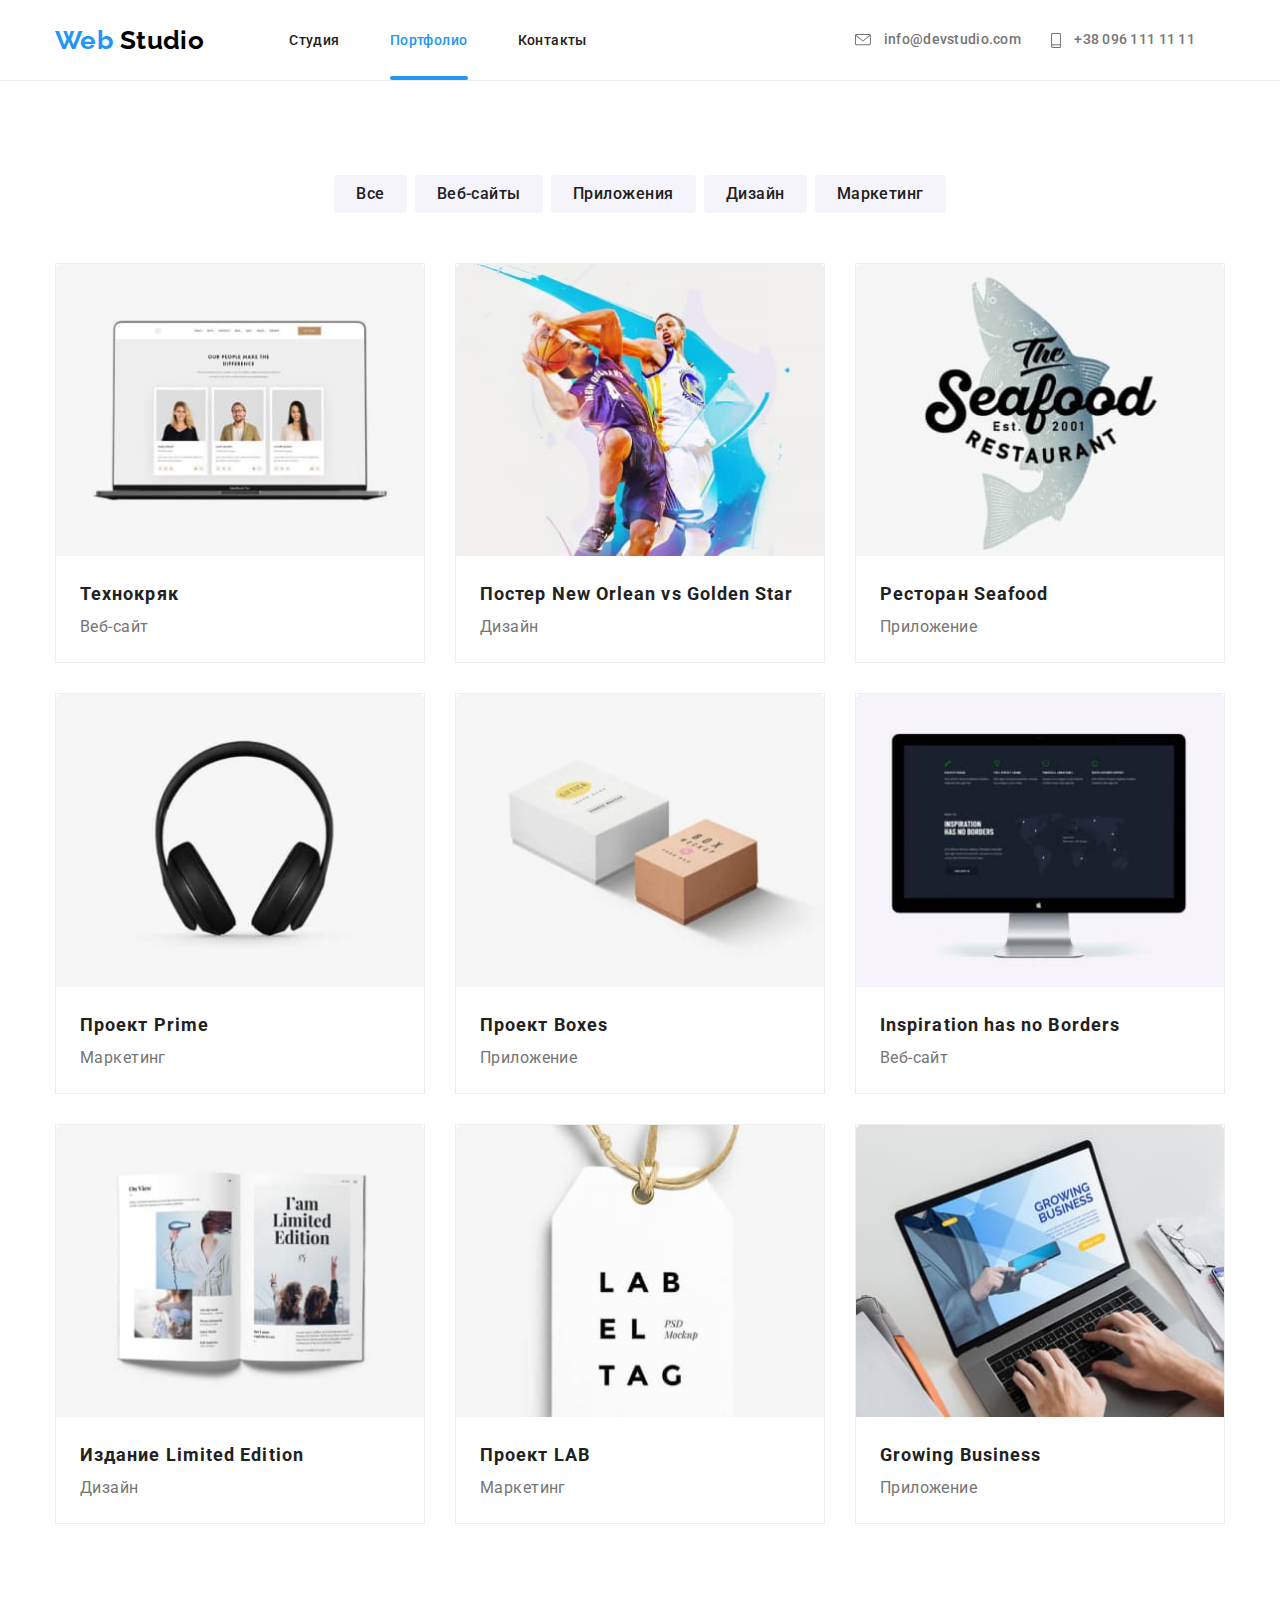
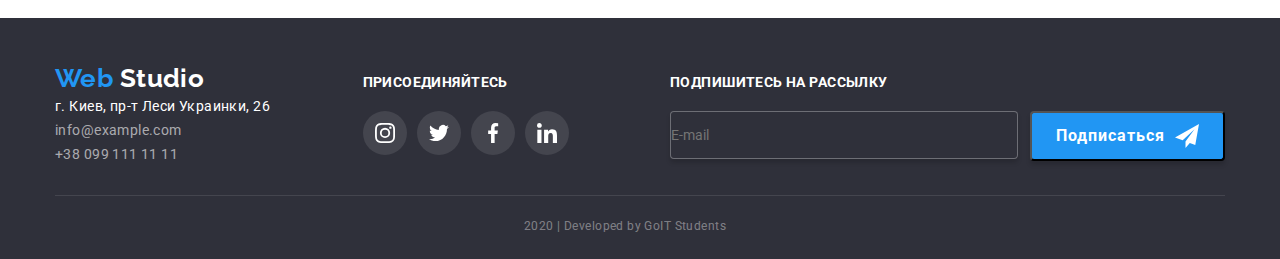
==== portfolio.html @ a218b90e "clone" ====
<!DOCTYPE html>
<html lang="ru">
  <head>
    <meta charset="UTF-8" />
    <meta name="viewport" content="width=device-width, initial-scale=1.0" />
    <title>Portfolio</title>
    <link
      rel="stylesheet"
      href="https://fonts.googleapis.com/css2?family=Raleway:wght@700&family=Roboto:wght@400;500;700;900&display=swap"
    />
    <link rel="stylesheet" href="./css/normalize.css" />
    <link rel="stylesheet" href="./css/styles.css" />
  </head>
  <body>
    <header class="site-header">
      <nav class="container site-header-content">
        <a class="logo top-icon" href="./index.html"
          >Web <span class="logo-header">Studio</span></a
        >
        <ul class="list site-nav">
          <li class="site-nav-item">
            <a href="./index.html" class="link">Студия</a>
          </li>
          <li class="site-nav-item">
            <a href="./portfolio.html" class="link current">Портфолио</a>
          </li>
          <li class="site-nav-item"><a href="" class="link">Контакты</a></li>
        </ul>
        <ul class="list contact-nav">
          <li class="site-nav-contact-item">
            <a class="link" href="mailto:info@devstudio.com">
              <svg class="icon-header" width="16" height="12">
                <use href="./img/sprite.svg#envelope"></use>
              </svg>
              info@devstudio.com</a
            >
          </li>
          <li class="site-nav-contact-item">
            <a class="link" href="tel:380961111111">
              <svg class="icon-header" width="10" height="15">
                <use href="./img/sprite.svg#phone"></use>
              </svg>
              +38 096 111 11 11</a
            >
          </li>
        </ul>
      </nav>
    </header>
    <main>
      <section class="projects">
        <div class="container">
          <div class="button-list">
            <button class="btn" type="button">Все</button>
            <button class="btn" type="button">Веб-сайты</button>
            <button class="btn" type="button">Приложения</button>
            <button class="btn" type="button">Дизайн</button>
            <button class="btn" type="button">Маркетинг</button>
          </div>
          <h1 class="projects-title">Проекты</h1>
          <ul class="projects-scroll">
            <li class="project-list">
              <a class="project-link" href="">
                <div class="picture">
                  <img src="./img/project1.jpg" alt="our people" />
                  <div class="overlay">
                    <p class="project-text">
                      Технокряк это современная площадка распространения
                      коронавируса. Компании используют эту платформу для
                      цифрового шпионажа и атак на защищённые сервера
                      конкурентов.
                    </p>
                  </div>
                </div>
                <div class="project-discription">
                  <h2 class="project-item">Технокряк</h2>
                  <p class="project-type">Веб-сайт</p>
                </div>
              </a>
            </li>
            <li class="project-list">
              <a class="project-link" href="">
                <div class="picture">
                  <img src="./img/project2.jpg" alt="basketball duel" />
                  <div class="overlay">
                    <p class="project-text">
                      Технокряк это современная площадка распространения
                      коронавируса. Компании используют эту платформу для
                      цифрового шпионажа и атак на защищённые сервера
                      конкурентов.
                    </p>
                  </div>
                </div>
                <div class="project-discription">
                  <h2 class="project-item">Постер New Orlean vs Golden Star</h2>
                  <p class="project-type">Дизайн</p>
                </div>
              </a>
            </li>
            <li class="project-list">
              <a class="project-link" href="">
                <div class="picture">
                  <img src="./img/project3.jpg" alt="restaurant logo" />
                  <div class="overlay">
                    <p class="project-text">
                      Технокряк это современная площадка распространения
                      коронавируса. Компании используют эту платформу для
                      цифрового шпионажа и атак на защищённые сервера
                      конкурентов.
                    </p>
                  </div>
                </div>
                <div class="project-discription">
                  <h2 class="project-item">Ресторан Seafood</h2>
                  <p class="project-type">Приложение</p>
                </div>
              </a>
            </li>
            <li class="project-list">
              <a class="project-link" href="">
                <div class="picture">
                  <img src="./img/project4.jpg" alt="headphones" />
                  <div class="overlay">
                    <p class="project-text">
                      Технокряк это современная площадка распространения
                      коронавируса. Компании используют эту платформу для
                      цифрового шпионажа и атак на защищённые сервера
                      конкурентов.
                    </p>
                  </div>
                </div>
                <div class="project-discription">
                  <h2 class="project-item">Проект Prime</h2>
                  <p class="project-type">Маркетинг</p>
                </div>
              </a>
            </li>
            <li class="project-list">
              <a class="project-link" href="">
                <div class="picture">
                  <img src="./img/project5.jpg" alt="two boxes" />
                  <div class="overlay">
                    <p class="project-text">
                      Технокряк это современная площадка распространения
                      коронавируса. Компании используют эту платформу для
                      цифрового шпионажа и атак на защищённые сервера
                      конкурентов.
                    </p>
                  </div>
                </div>
                <div class="project-discription">
                  <h2 class="project-item">Проект Boxes</h2>
                  <p class="project-type">Приложение</p>
                </div>
              </a>
            </li>
            <li class="project-list">
              <a class="project-link" href="">
                <div class="picture">
                  <img src="./img/project6.jpg" alt="monitor apple" />
                  <div class="overlay">
                    <p class="project-text">
                      Технокряк это современная площадка распространения
                      коронавируса. Компании используют эту платформу для
                      цифрового шпионажа и атак на защищённые сервера
                      конкурентов.
                    </p>
                  </div>
                </div>
                <div class="project-discription">
                  <h2 class="project-item">Inspiration has no Borders</h2>
                  <p class="project-type">Веб-сайт</p>
                </div>
              </a>
            </li>
            <li class="project-list">
              <a class="project-link" href="">
                <div class="picture">
                  <img src="./img/project7.jpg" alt="book" />
                  <div class="overlay">
                    <p class="project-text">
                      Технокряк это современная площадка распространения
                      коронавируса. Компании используют эту платформу для
                      цифрового шпионажа и атак на защищённые сервера
                      конкурентов.
                    </p>
                  </div>
                </div>
                <div class="project-discription">
                  <h2 class="project-item">Издание Limited Edition</h2>
                  <p class="project-type">Дизайн</p>
                </div>
              </a>
            </li>
            <li class="project-list">
              <a class="project-link" href="">
                <div class="picture">
                  <img src="./img/project8.jpg" alt="label" />
                  <div class="overlay">
                    <p class="project-text">
                      Технокряк это современная площадка распространения
                      коронавируса. Компании используют эту платформу для
                      цифрового шпионажа и атак на защищённые сервера
                      конкурентов.
                    </p>
                  </div>
                </div>
                <div class="project-discription">
                  <h2 class="project-item">Проект LAB</h2>
                  <p class="project-type">Маркетинг</p>
                </div>
              </a>
            </li>
            <li class="project-list">
              <a class="project-link" href="">
                <div class="picture">
                  <img src="./img/project9.jpg" alt="laptop" />
                  <div class="overlay">
                    <p class="project-text">
                      Технокряк это современная площадка распространения
                      коронавируса. Компании используют эту платформу для
                      цифрового шпионажа и атак на защищённые сервера
                      конкурентов.
                    </p>
                  </div>
                </div>
                <div class="project-discription">
                  <h2 class="project-item">Growing Business</h2>
                  <p class="project-type">Приложение</p>
                </div>
              </a>
            </li>
          </ul>
        </div>
      </section>
    </main>
    <footer>
      <div class="container">
        <div class="footer-container">
          <div class="address-container">
            <a class="logo" href="./index.html"
              >Web <span class="logo-footer">Studio</span></a
            >
            <address class="address-list">
              <p>г. Киев, пр-т Леси Украинки, 26</p>
              <a class="contacts" href="mailto:info@example.com"
                >info@example.com</a
              >
              <a class="contacts" href="tel:380991111111"> +38 099 111 11 11</a>
            </address>
          </div>
          <div class="subscribe">
            <p class="footer-item">присоединяйтесь</p>
            <ul class="social-link-footer">
              <li class="footer-social">
                <a class="social-anchor link-footer" href="">
                  <svg class="icon footer-icon">
                    <use href="./img/sprite.svg#instagram"></use>
                  </svg>
                </a>
              </li>
              <li class="footer-social">
                <a class="social-anchor link-footer" href="">
                  <svg class="icon footer-icon">
                    <use href="./img/sprite.svg#twitter"></use>
                  </svg>
                </a>
              </li>
              <li class="footer-social">
                <a class="social-anchor link-footer" href="">
                  <svg class="icon footer-icon">
                    <use href="./img/sprite.svg#facebook"></use>
                  </svg>
                </a>
              </li>
              <li class="footer-social">
                <a class="social-anchor link-footer" href="">
                  <svg class="icon footer-icon">
                    <use href="./img/sprite.svg#linkedin"></use>
                  </svg>
                </a>
              </li>
            </ul>
          </div>
          <div class="subscribe-form">
            <p class="footer-item">Подпишитесь на рассылку</p>
            <form>
              <input
                type="text"
                placeholder="E-mail"
                name="Email"
                id="Email-input"
              />
              <button class="button sub-btn" type="button">
                Подписаться
                <svg class="sub-icon">
                  <use href="./img/sprite.svg#telegram"></use>
                </svg>
              </button>
            </form>
          </div>
        </div>
        <div class="copyright-info">
          <div class="copyright">2020 | Developed by GoIT Students</div>
        </div>
      </div>
    </footer>
  </body>
</html>
---- css/styles.css ----
:root {
  --primary-text-color: #212121;
  --accent-color: #2196f3;
  --effect-color: #ffffff;
  --title-text-color: #757575;
  --timing-function: cubic-bezier(0.4, 0, 0.2, 1);
}
html {
  box-sizing: border-box;
}
* {
  margin: 0;
  padding: 0;
}
*,
*::before,
*::after {
  box-sizing: inherit;
}
body {
  font-family: Roboto, sans-serif;
  font-style: normal;
  font-weight: 400;
  font-size: 14px;
  line-height: 1.71;
  letter-spacing: 0.03em;
  color: var(--primary-text-color);
  /* background-color: #e5e5e5; */
}
a {
  text-decoration: none;
}
ul {
  list-style: none;
}
.container {
  padding-left: 15px;
  padding-right: 15px;
  margin-left: auto;
  margin-right: auto;
  width: 1200px;
}
/* logo */
.logo {
  font-family: Raleway, sans-serif;
  font-weight: 700;
  font-size: 26px;
  line-height: 1.19;
  color: var(--accent-color);
  align-items: center;
}
.logo-header {
  color: #000000;
}
.logo-footer {
  color: var(--effect-color);
}

/* header + navigation */
header {
  background-color: var(--effect-color);
  border-bottom: 1px solid #ececec;
}
.site-nav .link {
  color: var(--primary-text-color);
  font-weight: 500;
  transition: color 250ms var(--timing-function);
}
.site-nav .link.current {
  color: var(--accent-color);
}
.site-nav .link:hover,
.site-nav .link:focus {
  color: var(--accent-color);
}
.contact-nav .link {
  font-family: Roboto, sans-serif;
  font-style: normal;
  font-weight: 500;
  font-size: 14px;
  line-height: 1.14;
  letter-spacing: 0.02em;
  color: var(--title-text-color);
  fill: var(--title-text-color);
  transition: all 250ms var(--timing-function);
}
.contact-nav .link:hover,
.contact-nav .link:focus {
  color: var(--accent-color);
  fill: var(--accent-color);
}
/*  main header */

.header-title {
  font-family: Roboto, sans-serif;
  font-weight: 900;
  font-size: 44px;
  line-height: 1.36;
  text-align: center;
  letter-spacing: 0.06em;
  text-transform: uppercase;
  color: var(--effect-color);
}
.header {
  max-width: 1600px;
  /* height: 600px; что-то одно,или вертикальные паддинги или высота*/
  margin-left: auto;
  margin-right: auto;
  background-image: linear-gradient(
      to right,
      rgba(47, 48, 58, 0.8),
      rgba(47, 48, 58, 0.8)
    ),
    url(../img/Header.jpg);
  background-repeat: no-repeat;
  background-position: center;
  background-size: cover;
  background-color: #000000;
  color: var(--effect-color);
  padding-top: 200px;
  padding-bottom: 200px;
  align-items: center;
}
.button {
  font-family: Roboto, sans-serif;
  font-style: normal;
  font-weight: 700;
  font-size: 16px;
  line-height: 1.87;
  text-align: center;
  letter-spacing: 0.06em;
  background: var(--accent-color);
  color: var(--effect-color);
  box-shadow: 0px 4px 4px rgba(0, 0, 0, 0.15);
  border-radius: 4px;
  height: 50px;
  width: 200px;
  margin-left: auto;
  margin-right: auto;
  align-items: center;
}
.header .button {
  display: block;
}
.icon-header {
  margin-right: 10px;
  vertical-align: middle;
}
/* main section */
.header h1 {
  margin-top: 0;
  margin-bottom: 30px;
}
.description {
  padding-top: 94px;
}
.section-title {
  margin-top: 0;
  margin-bottom: 50px;
}
.section .title {
  margin-top: 30px;
  margin-bottom: 10px;
}

.site-nav,
.contact-nav,
.site-header-content {
  display: flex;
}
.site-header-content {
  align-items: center;
}
.site-nav-item:not(:first-child) {
  margin-left: 50px;
}
.site-nav-item {
  line-height: 80px;
}
.current {
  position: relative;
  display: block;
}
.current::after {
  content: "";
  position: absolute;
  left: 0;
  bottom: 0;
  display: block;
  width: 100%;
  height: 4px;
  border-radius: 2px;
  background-color: var(--accent-color);
}
.site-nav-contact-item {
  margin-right: 30px;
  transition: color 250ms var(--timing-function);
}
.top-icon {
  margin-right: 85px;
}
.list {
  list-style: none;
  margin: 0;
  padding: 0;
}
.contact-nav {
  margin-left: auto;
}
.section {
  padding-bottom: 94px;
}
.features,
.our-work,
.our-team,
.clients {
  display: flex;
}
.features-list:not(:first-child) {
  margin-left: 30px;
}
.features-list {
  width: 270px;
}
/* .features-list::before {
  content: "";
  height: 120px;
  display: block;
  background-size: 70px 70px;
  background-repeat: no-repeat;
  background-position: center;
  background-color: #f5f4fa;
  border-radius: 4px;
}
.icon-antenna::before {
  background-image: url(../img/antenna.svg);
}
.icon-clock::before {
  background-image: url(../img/clock.svg);
}
.icon-diagram::before {
  background-image: url(../img/diagram.svg);
}
.icon-astronaut::before {
  background-image: url(../img/astronaut.svg);
} */
.features-logo {
  display: flex;
  justify-content: center;
  align-items: center;
  background-color: #f5f4fa;
  height: 120px;
  border-radius: 4px;
}
.features-icon {
  width: 70px;
  height: 70px;
}
.works-list:not(:first-child) {
  margin-left: 30px;
}
.works-list {
  width: 370px;
}
.work-thumb {
  position: relative;
}
.our-team {
  text-align: center;
}
.team-member:not(:first-child) {
  margin-left: 30px;
}
.team-member {
  width: 270px;
}
.team-info {
  padding: 30px 32px 24px;
}
.clients-list:not(:first-child) {
  margin-left: 30px;
}
.company-list {
  width: 170px;
  height: 90px;
  border: 1px solid #afb1b8;
  box-sizing: border-box;
  border-radius: 4px;
  display: flex;
  justify-content: center;
  align-items: center;
}
.section-title {
  font-weight: 700;
  font-size: 36px;
  line-height: 1.17;
  text-align: center;
}
.icon {
  width: 20px;
  height: 20px;
}
.social-anchor {
  display: flex;
  align-items: center;
  justify-content: center;
  width: 44px;
  height: 44px;
  border-radius: 50%;
  fill: var(--effect-color);
}
.link-footer:hover,
.link-footer:focus {
  background-color: var(--accent-color);
}
.link-footer {
  background: rgba(255, 255, 255, 0.1);
  border-radius: 50%;
  transition: background-color 250ms var(--timing-function);
}
.social-list-item:not(:first-child) {
  margin-left: 10px;
}

.function {
  visibility: hidden;
  line-height: 0;
}
.features .title {
  font-weight: 700;
  font-size: 14px;
  line-height: 1.14;
  text-transform: uppercase;
}
.features-item {
  line-height: 1.71;
  color: var(--title-text-color);
}
.subtitle {
  font-weight: 700;
  font-size: 14px;
  line-height: 70px;
  text-transform: uppercase;
  background: rgba(47, 48, 58, 0.8);
  color: var(--effect-color);
  text-align: center;
  position: absolute;
  bottom: 0;
  right: 0;
  width: 100%;
}
.team-list {
  font-weight: 500;
  font-size: 16px;
  line-height: 1.19;
}
.team {
  background: #f5f4fa;
}
.team,
.our-clients {
  padding-top: 94px;
}
.profession {
  font-size: 16px;
  line-height: 1.19;
  color: var(--title-text-color);
  margin-bottom: 16px;
  margin-top: 10px;
}
.team-card {
  background-color: #ffffff;
  border-radius: 0px 0px 4px 4px;
  box-shadow: 0px 2px 1px rgba(0, 0, 0, 0.2), 0px 1px 1px rgba(0, 0, 0, 0.14),
    0px 1px 3px rgba(0, 0, 0, 0.12);
}
.social-link a:hover,
.social-link a:focus {
  background-color: var(--accent-color);
  fill: var(--effect-color);
  border-radius: 50%;
}
.social-link a {
  transition: all 250ms var(--timing-function);
  border-radius: 50%;
  fill: #afb1b8;
}
.clients a:hover,
.clients a:focus {
  border: 1px solid var(--accent-color);
  fill: var(--accent-color);
}
.clients a {
  fill: #afb1b8;
  transition: all 250ms var(--timing-function);
}
/* footer */
footer {
  background: #2f303a;
  color: var(--effect-color);
}
.copyright {
  font-size: 12px;
  line-height: 2;
  text-align: center;
  color: rgba(255, 255, 255, 0.4);
  width: 310px;
}
.copyright-info {
  display: flex;
  padding: 18px 415px 21px;
  align-items: center;
  border-top: 1px solid rgba(255, 255, 255, 0.1);
}
.footer-item {
  font-weight: 700;
  line-height: 1.14;
  text-transform: uppercase;
  margin-bottom: 20px;
  display: flex;
}
.contacts {
  color: rgba(255, 255, 255, 0.6);
  transition: color 250ms var(--timing-function);
}
.contacts:hover,
.contacts:focus {
  color: var(--accent-color);
}
address {
  font-style: normal;
}
.footer-container,
.social-link,
.social-link-footer {
  display: flex;
}
.footer-container {
  padding-top: 45px;
  padding-bottom: 28px;
  align-items: baseline;
  justify-content: space-between;
}
.address-container {
  width: calc((100% - 60px) / 4);
}
.address-list {
  flex-direction: column;
  display: flex;
}
.subscribe-form {
  width: calc((100% - 60px) / 2);
}
.subscribe {
  width: calc((100% - 60px) / 4);
}

.footer-social:not(:first-child) {
  margin-left: 10px;
}

/* portfolio */
/* buttons */
.btn {
  background: #f5f4fa;
  border-radius: 4px;
  font-family: Roboto;
  font-style: normal;
  font-weight: 500;
  font-size: 16px;
  line-height: 1.62;
  text-align: center;
  letter-spacing: 0.03em;
  color: var(--primary-text-color);
  height: 38px;
  padding: 6px 22px;
  border: 0px;
  transition: all 250ms var(--timing-function);
}
.btn:hover,
.btn:focus {
  background: var(--accent-color);
  color: var(--effect-color);
  box-shadow: 0px 2px 2px rgba(0, 0, 0, 0.12), 0px 1px 2px rgba(0, 0, 0, 0.08),
    0px 3px 1px rgba(0, 0, 0, 0.1);
}
/* projects */
.projects-title {
  visibility: hidden;
  line-height: 0;
  margin: 0;
}
.project-item {
  font-size: 18px;
  line-height: 2;
  letter-spacing: 0.06em;
  color: var(--primary-text-color);
}
.project-type {
  font-size: 16px;
  line-height: 1.87;
  color: var(--title-text-color);
}
.projects-scroll {
  display: flex;
  flex-wrap: wrap;
  padding-left: 0;
  margin: 0;
}
.project-list {
  width: calc((100% - 30px * 2) / 3);
  margin-right: 30px;
  border: 1px solid #eeeeee;
  transition: box-shadow 250ms var(--timing-function);
}
.project-list:hover,
.project-list:focus {
  box-shadow: 1px 4px 6px rgba(0, 0, 0, 0.16), 0px 4px 4px rgba(0, 0, 0, 0.06),
    0px 1px 1px rgba(0, 0, 0, 0.12);
}
.project-list:hover .overlay,
.project-list:focus .overlay {
  opacity: 1;
  background: rgba(33, 150, 243, 0.9);
  color: #ffffff;
  height: 100%;
  width: 100%;
  transform: translateY(0);
}
.picture {
  position: relative;
  overflow: hidden;
}
.project-text {
  padding: 63px 24px;
  font-size: 18px;
  line-height: 1.56;
  letter-spacing: 0.03em;
}
.overlay {
  position: absolute;
  opacity: 0;
  top: 0;
  left: 0;
  width: 100%;
  height: 100%;
  transform: translateY(100%);
  transition: transform 250ms var(--timing-function),
    opacity 250ms cubic-bezier(0.4, 0, 0.2, 1);
  background: rgba(33, 150, 243, 0.9);
  color: #ffffff;
}

.project-list:nth-child(3n) {
  margin-right: 0;
}
.project-list:nth-child(n + 4) {
  margin-top: 30px;
}
.projects {
  padding-top: 94px;
  padding-bottom: 94px;
}
.project-discription {
  padding: 20px 24px;
}
.button-list {
  display: flex;
  align-items: center;
  margin-bottom: 50px;
  justify-content: center;
}
.btn:not(:first-child) {
  margin-left: 8px;
}
img {
  display: block;
  max-width: 100%;
  height: auto;
}
.icon {
  width: 20px;
  height: 20px;
}
.social-list-item:not(:first-child) {
  margin-left: 10px;
}
.sub-icon {
  width: 24px;
  height: 24px;
  margin-left: 10px;
}
.sub-btn {
  margin-left: 12px;
  display: flex;
  justify-content: center;
  align-items: center;
}
input[type="text"] {
  width: 358px;
  height: 48px;
  border: 1px solid rgba(255, 255, 255, 0.3);
  box-shadow: 0px 4px 4px rgba(0, 0, 0, 0.15);
  border-radius: 4px;
  background: #2f303a;
}
form {
  display: flex;
}
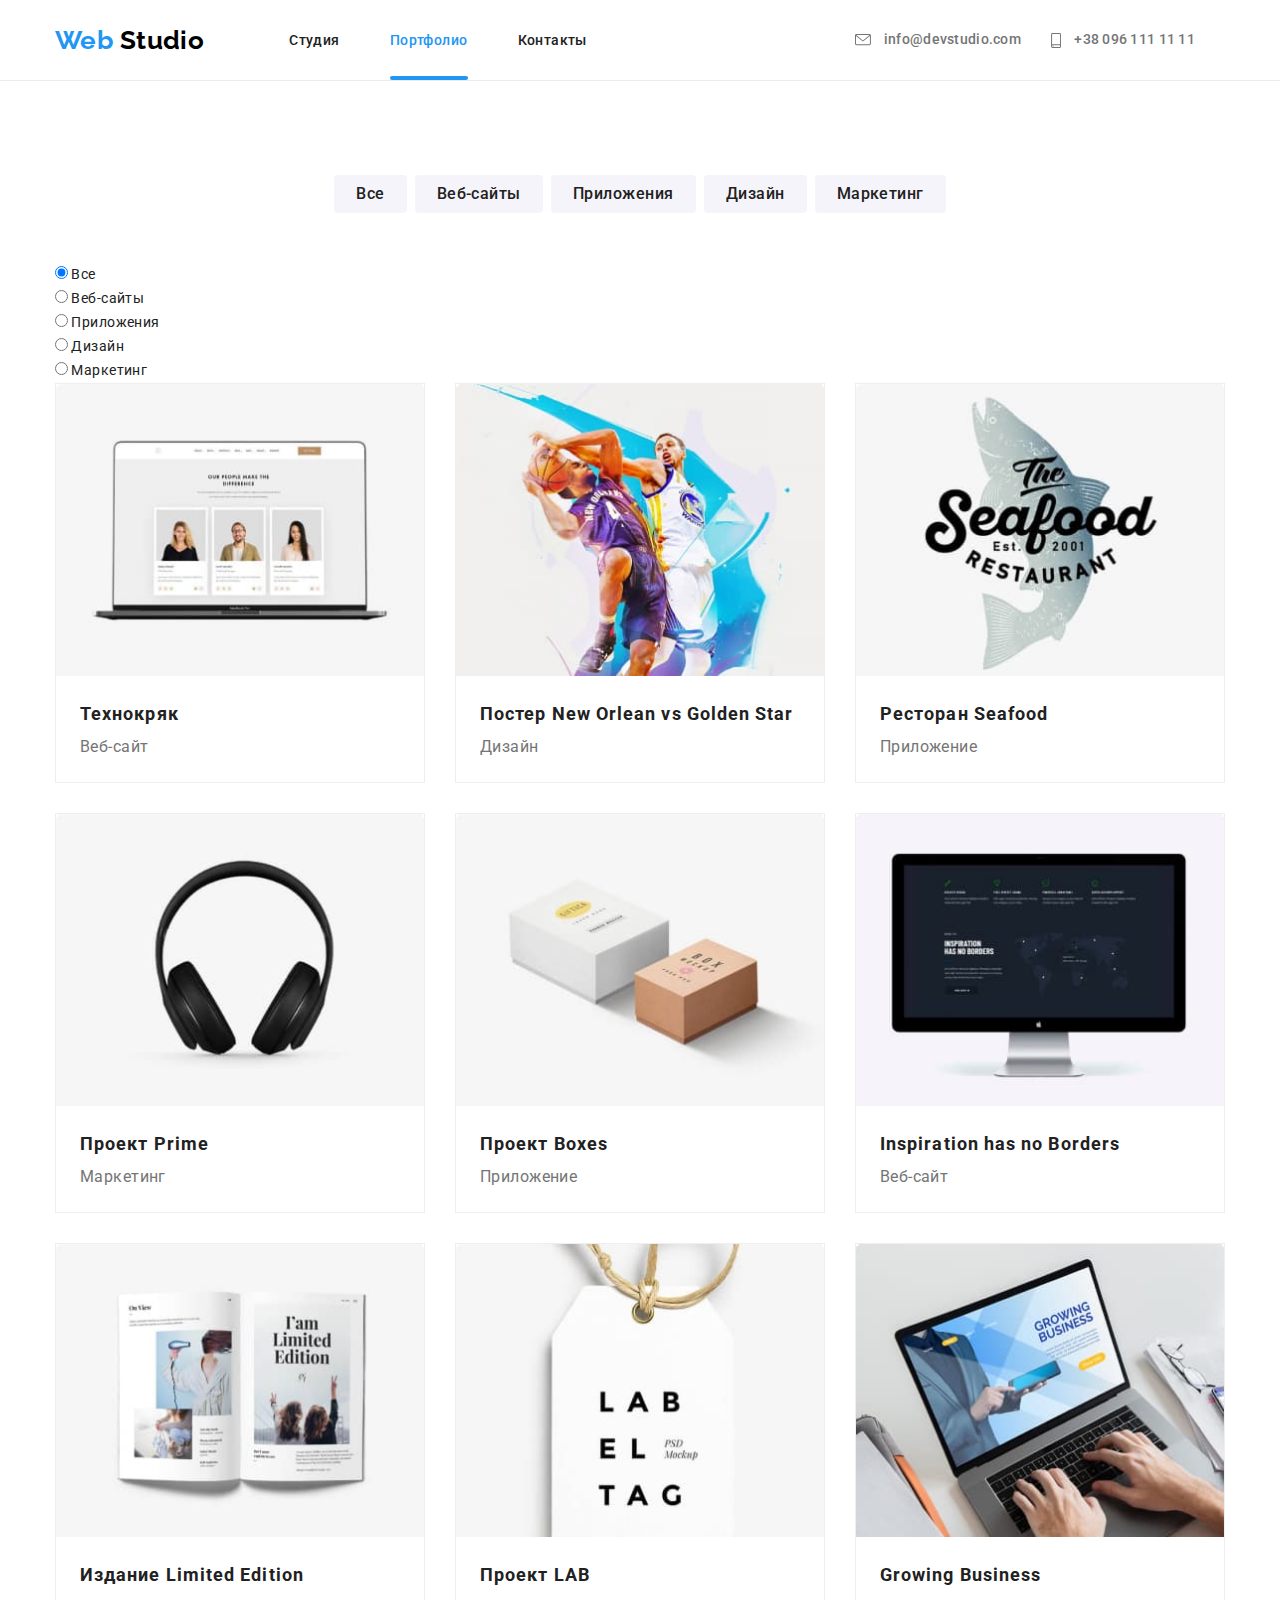
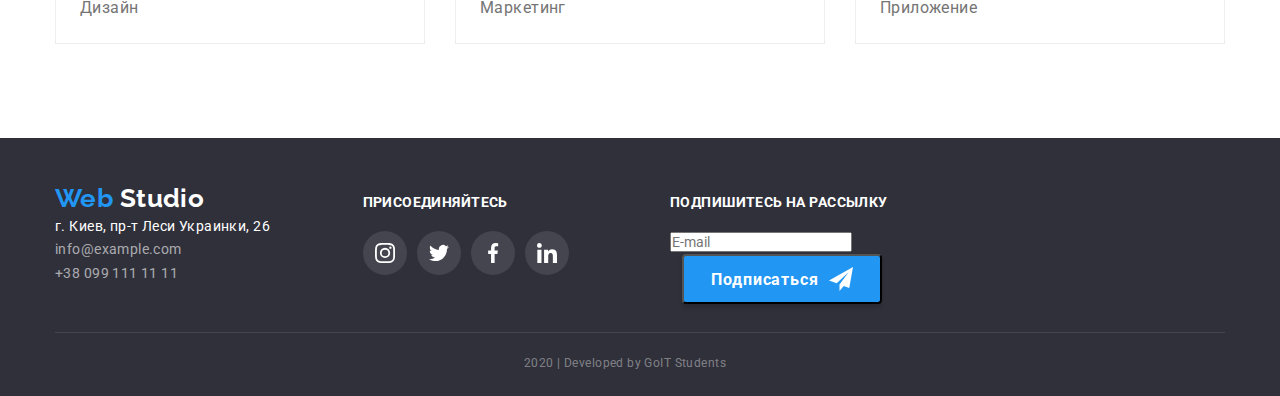
==== commit fe27c6e2: "form" ====
--- a/portfolio.html
+++ b/portfolio.html
@@ -56,6 +56,51 @@
             <button class="btn" type="button">Дизайн</button>
             <button class="btn" type="button">Маркетинг</button>
           </div>
+          <div role="group">
+            <ul>
+              <li>
+                <input
+                  type="radio"
+                  name="filter"
+                  value="all"
+                  id="all"
+                  checked
+                />
+                <label for="all">Все</label>
+              </li>
+              <li>
+                <input
+                  type="radio"
+                  name="filter"
+                  value="web-sites"
+                  id="web-sites"
+                />
+                <label for="web-sites">Веб-сайты</label>
+              </li>
+              <li>
+                <input
+                  type="radio"
+                  name="filter"
+                  value="applications"
+                  id="applications"
+                />
+                <label for="applications">Приложения</label>
+              </li>
+              <li>
+                <input type="radio" name="filter" value="design" id="design" />
+                <label for="design">Дизайн</label>
+              </li>
+              <li>
+                <input
+                  type="radio"
+                  name="filter"
+                  value="marketing"
+                  id="marketing"
+                />
+                <label for="marketing">Маркетинг</label>
+              </li>
+            </ul>
+          </div>
           <h1 class="projects-title">Проекты</h1>
           <ul class="projects-scroll">
             <li class="project-list">
--- a/css/styles.css
+++ b/css/styles.css
@@ -596,14 +596,90 @@
   justify-content: center;
   align-items: center;
 }
-input[type="text"] {
+/* input[type="text"] {
   width: 358px;
   height: 48px;
   border: 1px solid rgba(255, 255, 255, 0.3);
   box-shadow: 0px 4px 4px rgba(0, 0, 0, 0.15);
   border-radius: 4px;
   background: #2f303a;
-}
-form {
-  display: flex;
-}
+} */
+/* form {
+  display: flex;
+} */
+.backdrop {
+  position: fixed;
+  top: 0;
+  left: 0;
+  width: 100%;
+  height: 100%;
+  background-color: rgba(0, 0, 0, 0.2);
+}
+.modal {
+  position: absolute;
+  top: 50%;
+  left: 50%;
+  transform: translate(-50%, -50%);
+  min-width: 530px;
+  min-height: 580px;
+  padding: 40px;
+  background-color: #ffffff;
+  box-shadow: 0px 2px 1px rgba(0, 0, 0, 0.2), 0px 1px 1px rgba(0, 0, 0, 0.14),
+    0px 1px 3px rgba(0, 0, 0, 0.12);
+  border-radius: 4px;
+}
+.backdrop.is-hidden {
+  opacity: 0;
+  pointer-events: none;
+}
+
+textarea {
+  resize: none;
+  border: 1px solid rgba(33, 33, 33, 0.2);
+  border-radius: 4px;
+  width: 100%;
+  margin-bottom: 20px;
+  color: #757575;
+}
+.form {
+  width: 450px;
+  margin-left: auto;
+  margin-right: auto;
+}
+.form-field {
+  margin-bottom: 28px;
+  display: flex;
+  flex-direction: column;
+}
+.form-field label {
+  line-height: 16px;
+  letter-spacing: 0.01em;
+  color: #757575;
+}
+.form-field input {
+  padding: 12px 18px 12px 8px;
+  border: 1px solid rgba(33, 33, 33, 0.2);
+  border-radius: 4px;
+}
+.modal-title {
+  margin-bottom: 30px;
+  font-weight: bold;
+  font-size: 20px;
+  line-height: 23px;
+  text-align: center;
+  letter-spacing: 0.03em;
+  color: #212121;
+}
+.agreement,
+.comment {
+  color: #757575;
+}
+.agreement a {
+  text-decoration: underline;
+}
+.agreement input[type="checkbox"] {
+  border-radius: 2px;
+  width: 16px;
+  height: 15px;
+  border: 2px solid #212121;
+}
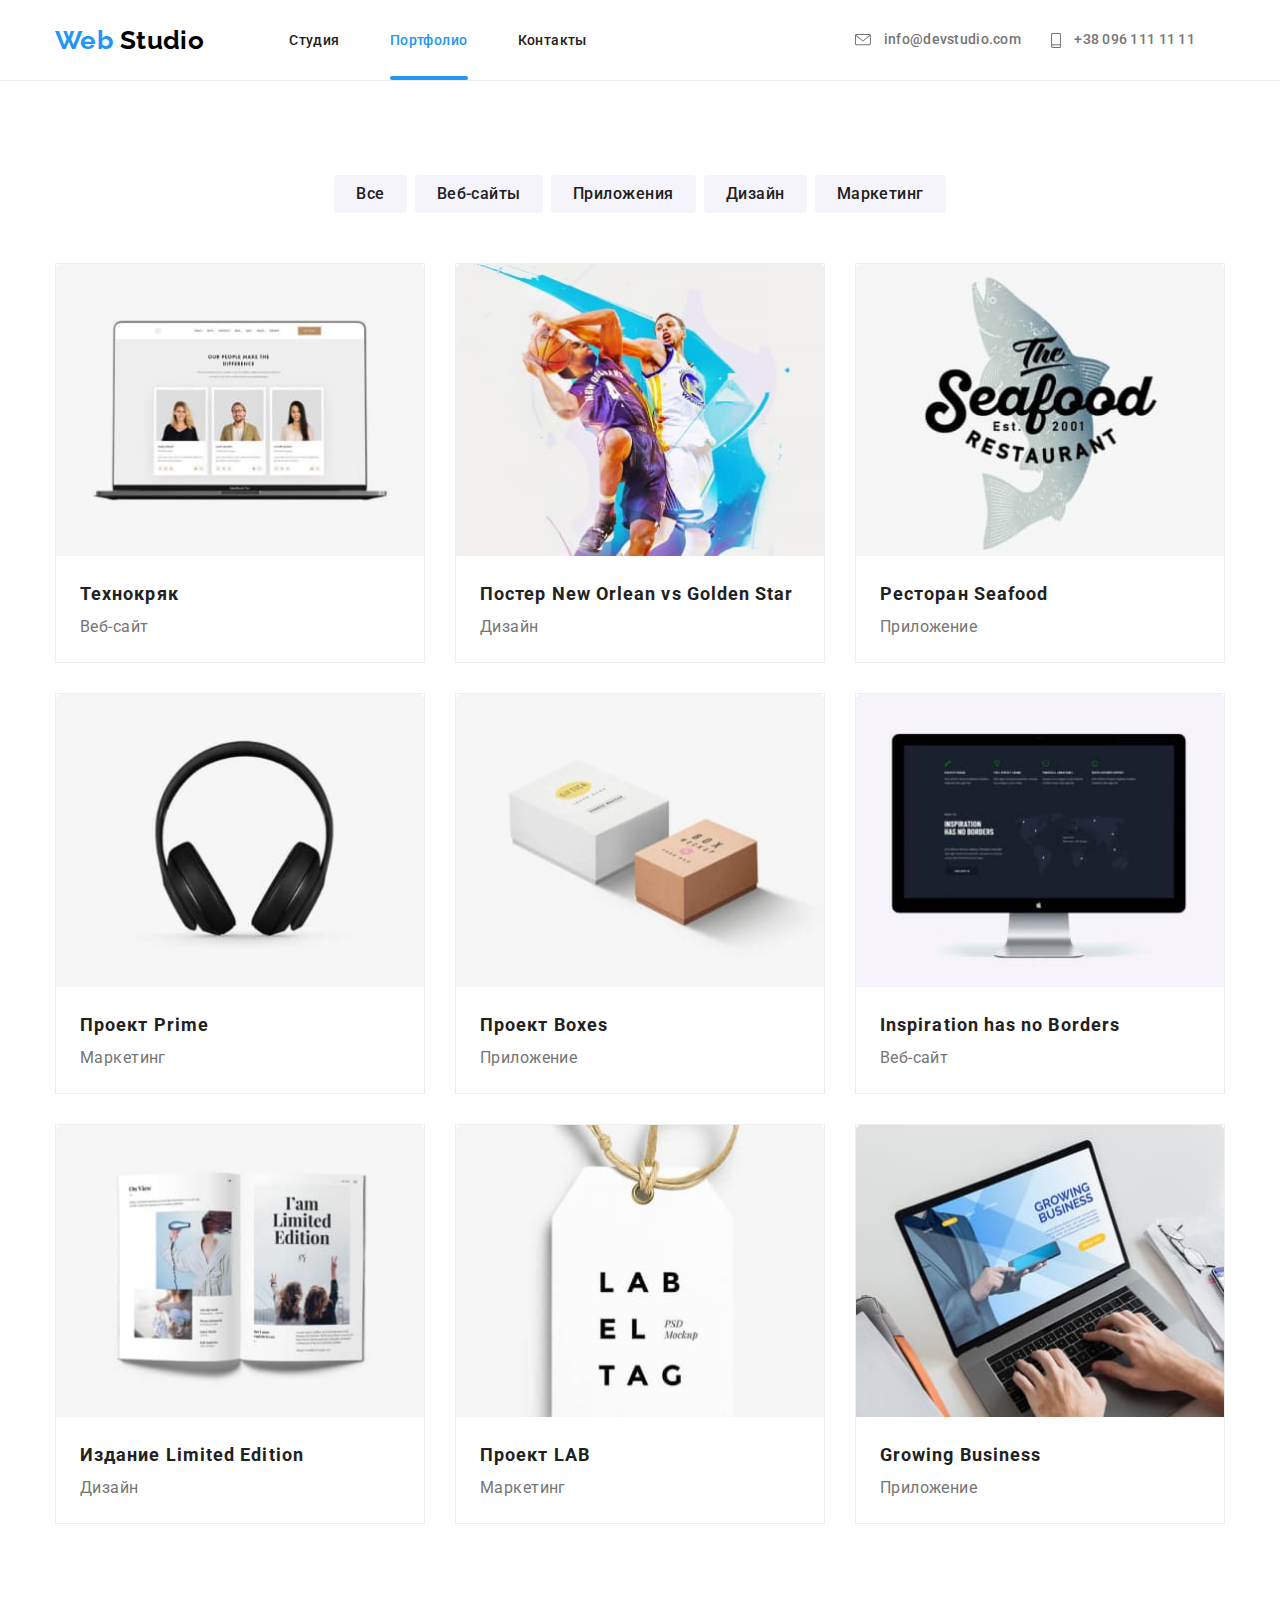
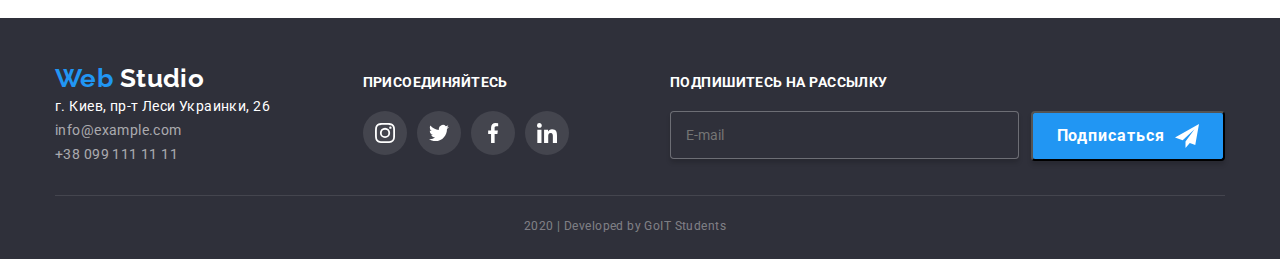
==== commit 6889464c: "form footer + modal window" ====
--- a/portfolio.html
+++ b/portfolio.html
@@ -56,7 +56,7 @@
             <button class="btn" type="button">Дизайн</button>
             <button class="btn" type="button">Маркетинг</button>
           </div>
-          <div role="group">
+          <!-- <div role="group">
             <ul>
               <li>
                 <input
@@ -100,7 +100,7 @@
                 <label for="marketing">Маркетинг</label>
               </li>
             </ul>
-          </div>
+          </div> -->
           <h1 class="projects-title">Проекты</h1>
           <ul class="projects-scroll">
             <li class="project-list">
@@ -328,14 +328,14 @@
           </div>
           <div class="subscribe-form">
             <p class="footer-item">Подпишитесь на рассылку</p>
-            <form>
+            <form class="footer-form">
               <input
                 type="text"
                 placeholder="E-mail"
                 name="Email"
                 id="Email-input"
               />
-              <button class="button sub-btn" type="button">
+              <button class="button sub-btn" type="submit">
                 Подписаться
                 <svg class="sub-icon">
                   <use href="./img/sprite.svg#telegram"></use>
--- a/css/styles.css
+++ b/css/styles.css
@@ -296,10 +296,6 @@
   line-height: 1.17;
   text-align: center;
 }
-.icon {
-  width: 20px;
-  height: 20px;
-}
 .social-anchor {
   display: flex;
   align-items: center;
@@ -483,6 +479,7 @@
   color: var(--effect-color);
   box-shadow: 0px 2px 2px rgba(0, 0, 0, 0.12), 0px 1px 2px rgba(0, 0, 0, 0.08),
     0px 3px 1px rgba(0, 0, 0, 0.1);
+  outline: none;
 }
 /* projects */
 .projects-title {
@@ -596,17 +593,24 @@
   justify-content: center;
   align-items: center;
 }
-/* input[type="text"] {
+.footer-form > input[type="text"] {
   width: 358px;
   height: 48px;
   border: 1px solid rgba(255, 255, 255, 0.3);
   box-shadow: 0px 4px 4px rgba(0, 0, 0, 0.15);
   border-radius: 4px;
   background: #2f303a;
-} */
-/* form {
-  display: flex;
-} */
+  outline: none;
+  padding: 15px;
+}
+.footer-form {
+  display: flex;
+}
+.subcribe-form {
+  display: flex;
+  align-items: center;
+  justify-content: center;
+}
 .backdrop {
   position: fixed;
   top: 0;
@@ -640,26 +644,31 @@
   width: 100%;
   margin-bottom: 20px;
   color: #757575;
+  outline: none;
+  padding: 12px 16px;
+  font-family: Roboto;
+  font-style: normal;
+  font-weight: normal;
+  font-size: 14px;
+  line-height: 16px;
+  letter-spacing: 0.01em;
 }
 .form {
   width: 450px;
   margin-left: auto;
   margin-right: auto;
+  position: relative;
 }
 .form-field {
   margin-bottom: 28px;
   display: flex;
   flex-direction: column;
+  position: relative;
 }
 .form-field label {
   line-height: 16px;
   letter-spacing: 0.01em;
   color: #757575;
-}
-.form-field input {
-  padding: 12px 18px 12px 8px;
-  border: 1px solid rgba(33, 33, 33, 0.2);
-  border-radius: 4px;
 }
 .modal-title {
   margin-bottom: 30px;
@@ -676,10 +685,131 @@
 }
 .agreement a {
   text-decoration: underline;
-}
-.agreement input[type="checkbox"] {
-  border-radius: 2px;
+  color: #2196f3;
+}
+.form-input:focus + .form-label,
+.form-input:not(:placeholder-shown) + .form-label {
+  color: #2196f3;
+  transform: translate(-25px, -40px);
+}
+.form-area:focus + .form-label-area,
+.form-area:not(:placeholder-shown) + .form-label-area {
+  color: #2196f3;
+  transform: translate(-5px, -40px);
+}
+.form-label-area {
+  position: absolute;
+  top: 280px;
+  left: 20px;
+  transform: translateY(-50%);
+  transition: transform 250ms var(--timing-function);
+}
+.form-area:focus {
+  border: 1px solid #2196f3;
+}
+.form-input {
+  padding: 12px 18px 12px 42px;
+  border: 1px solid rgba(33, 33, 33, 0.2);
+  border-radius: 4px;
+  width: 100%;
+}
+.form-label {
+  position: absolute;
+  top: 50%;
+  left: 40px;
+  transform: translateY(-50%);
+  transition: transform 250ms var(--timing-function);
+}
+.form-input:focus {
+  border: 1px solid #2196f3;
+  outline: none;
+}
+.modal-icon {
+  position: absolute;
+  top: 50%;
+  left: 16px;
+  display: inline-block;
+  width: 18px;
+  height: 18px;
+  color: black;
+  transform: translateY(-50%);
+}
+.form-input:focus ~ .form-icon {
+  fill: #2196f3;
+}
+.close-button {
+  width: 18px;
+  height: 18px;
+
+  background: #ffffff;
+  border-radius: 50%;
+}
+.close-btn {
+  width: 30px;
+  height: 30px;
+  position: absolute;
+  top: 8px;
+  right: 8px;
+  border-radius: 50%;
+  display: flex;
+  align-items: center;
+  justify-content: center;
+  background-color: var(--effect-color);
+  border: 1px solid rgba(0, 0, 0, 0.1);
+  transition: all 250ms var(--timing-function);
+}
+.close-btn:focus,
+.close-btn:hover {
+  fill: var(--accent-color);
+  border-radius: 50%;
+  outline: none;
+}
+form > .modal-button {
+  display: flex;
+  align-items: center;
+  justify-content: center;
+  margin-top: 30px;
+}
+.checkbox {
+  position: absolute;
+  width: 1px;
+  height: 1px;
+  margin: -1px;
+  border: 0;
+  padding: 0;
+  clip: rect(0 0 0 0);
+  overflow: hidden;
+}
+.checkbox-icon::before {
+  content: "";
+  display: inline-block;
   width: 16px;
-  height: 15px;
-  border: 2px solid #212121;
-}
+  height: 16px;
+  border: 2px solid var(--primary-text-color);
+  margin-right: 8px;
+  border-radius: 4px;
+  margin-left: 12px;
+  transition: all 250ms var(--timing-function);
+  transform: translateY(3px);
+}
+/* .checkbox-icon {
+  display: inline-block;
+  width: 16px;
+  height: 16px;
+  border: 2px solid var(--primary-text-color);
+  border-radius: 4px;
+  margin-right: 8px;
+  margin-left: 12px;
+} */
+.checkbox:checked + .checkbox-icon::before {
+  background-color: var(--accent-color);
+  background-image: url(../img/check.svg);
+  background-size: contain;
+  background-origin: border-box;
+  border-color: transparent;
+}
+.checkbox,
+.checkbox-label {
+  display: inline-flex;
+  align-items: center;
+}
